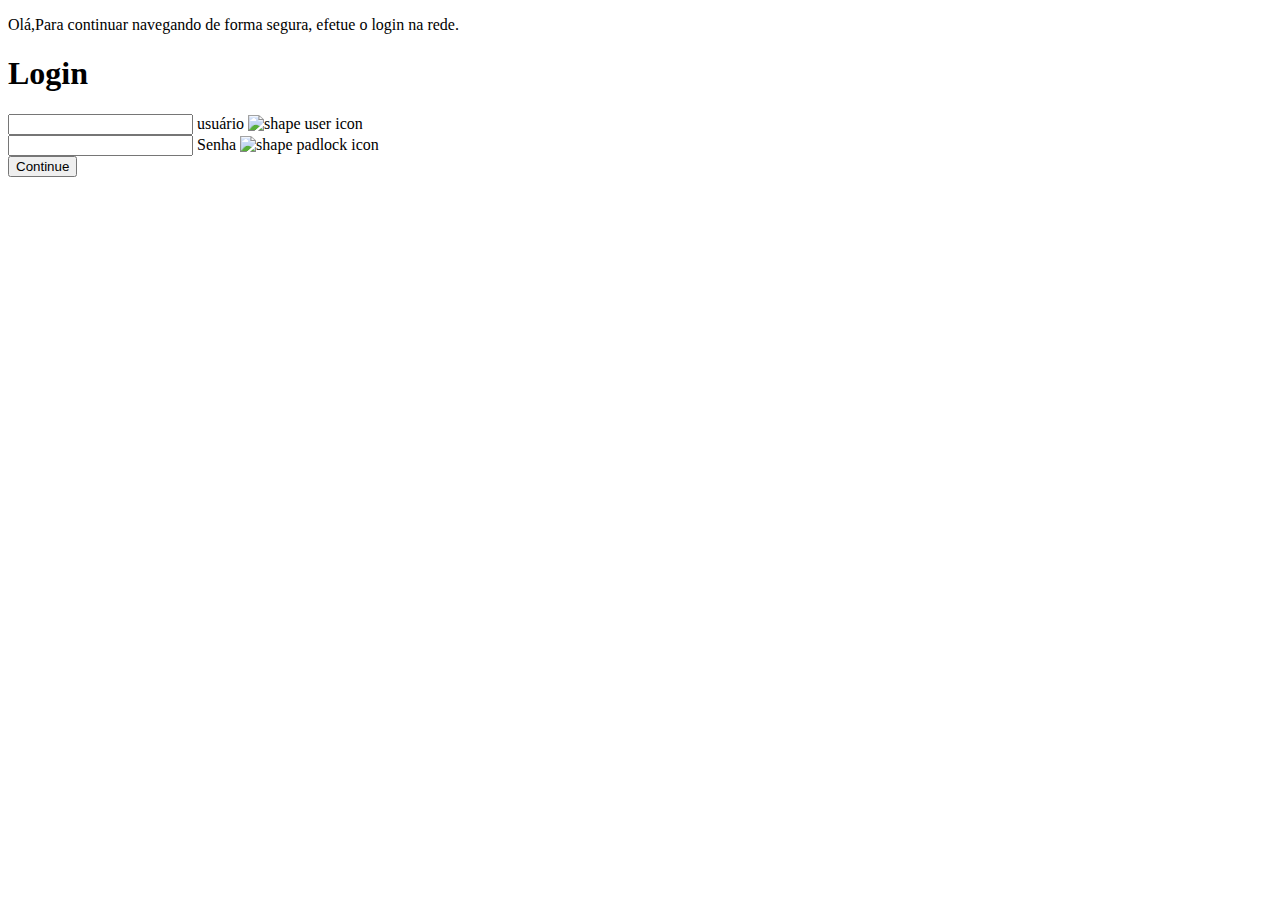
==== Projeto_Sprint_4(Keepalive)/index.html @ 2b3c4eb2 "Adicionando estrutura das páginas de login e login error" ====
<!DOCTYPE html>
<html lang="pt-br">
<head>
    <meta charset="UTF-8">
    <meta http-equiv="X-UA-Compatible" content="IE=edge">
    <meta name="viewport" content="width=device-width, initial-scale=1.0">
    <title>Keepalive - Login | Projeto 4</title>
</head>
<body>
    <main>

        <section class="card-validation">
            <p><span>Olá,</span>Para continuar navegando de forma segura, efetue o login na rede.</p>
            <div class="validation__container">
                <h1>Login</h1>
                <div class="validation__fields login">
                    <input class="input-login" id="login" required="" type="text" aria-description="User login account">
                    <label class="label-login" for="login">usuário</label>
                    <img class="" src="" alt="shape user icon">
                </div>
                <div class="validation__fields password">
                    <input class="input-password" id="password" required="" type="password" aria-description="User password account">
                    <label class="label-password" for="password">Senha</label>
                    <img class="" src="" alt="shape padlock icon">
                </div>
            </div>

            <button class="btn__style continue">Continue</button> 

        </section>

    </main>
</body>
</html>
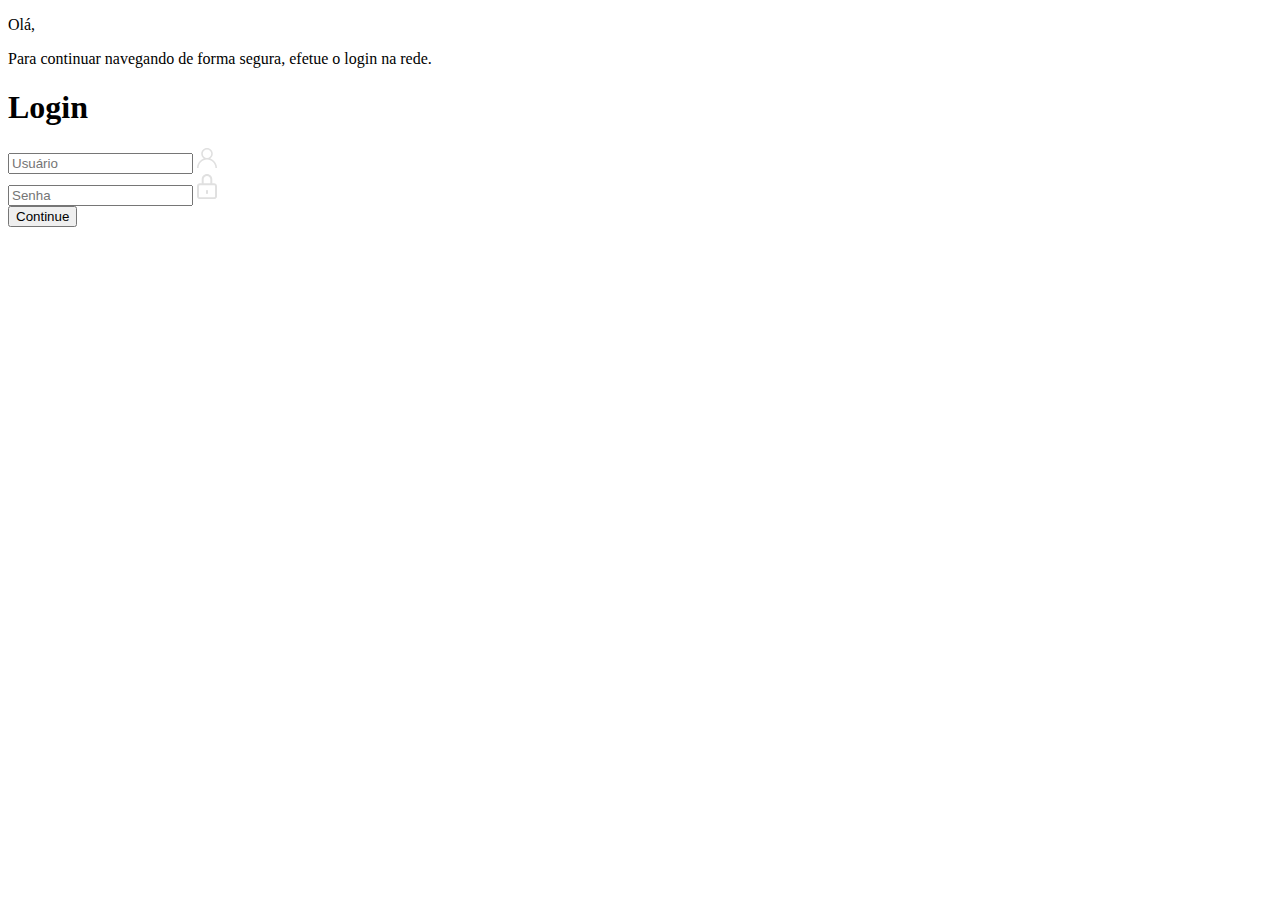
==== commit 55adbfaa: "Finalizado estrutura html index.html" ====
--- a/Projeto_Sprint_4(Keepalive)/index.html
+++ b/Projeto_Sprint_4(Keepalive)/index.html
@@ -4,24 +4,27 @@
     <meta charset="UTF-8">
     <meta http-equiv="X-UA-Compatible" content="IE=edge">
     <meta name="viewport" content="width=device-width, initial-scale=1.0">
+    <link rel="stylesheet" href="./assets/css/style.css">
     <title>Keepalive - Login | Projeto 4</title>
+    <script src="./assets/js/svg-inject.min.js"></script>
 </head>
 <body>
-    <main>
 
+    <main id="main-content">
         <section class="card-validation">
-            <p><span>Olá,</span>Para continuar navegando de forma segura, efetue o login na rede.</p>
+            <div class="validation__phrase">
+                <p class="principal-text">Olá,</p>
+                <p class="additional-text">Para continuar navegando de forma segura, efetue o login na rede.</p>
+            </div>
             <div class="validation__container">
-                <h1>Login</h1>
+                <h1 class="validation__container-title">Login</h1>
                 <div class="validation__fields login">
-                    <input class="input-login" id="login" required="" type="text" aria-description="User login account">
-                    <label class="label-login" for="login">usuário</label>
-                    <img class="" src="" alt="shape user icon">
+                    <input class="field__input input-login" id="inpt_login" placeholder="Usuário" required="" type="text" aria-description="User login account">
+                    <img class="field__input-icon user" src="./assets/icons/icon-user.svg" alt="shape user icon" onload="SVGInject(this)">
                 </div>
                 <div class="validation__fields password">
-                    <input class="input-password" id="password" required="" type="password" aria-description="User password account">
-                    <label class="label-password" for="password">Senha</label>
-                    <img class="" src="" alt="shape padlock icon">
+                    <input class="field__input input-password" id="password" placeholder="Senha" required="" type="password" aria-description="User password account">
+                    <img class="field__input-icon padlock" src="./assets/icons/icon-password.svg" alt="shape padlock icon" onload="SVGInject(this)">
                 </div>
             </div>
 
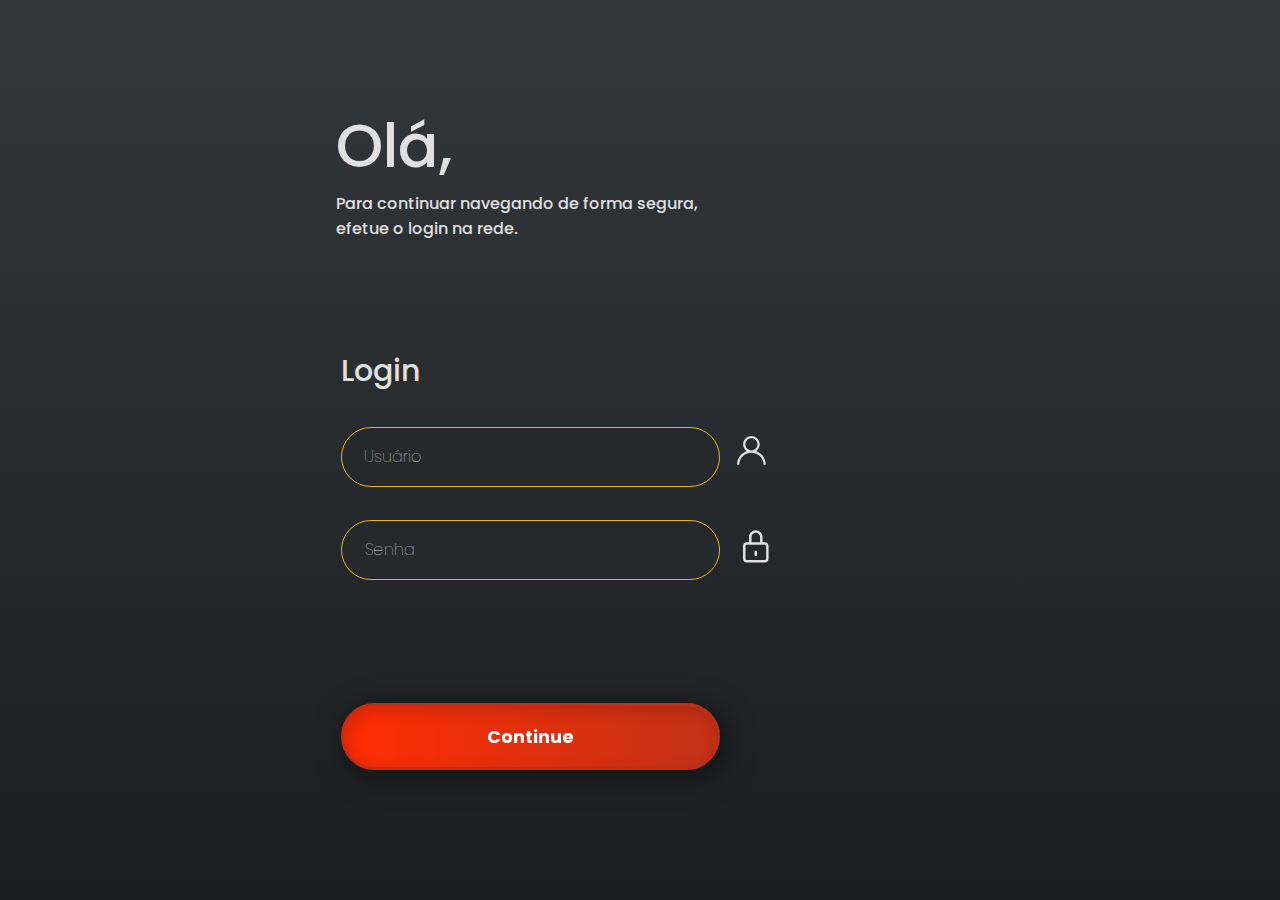
==== commit 6f15a410: "Alterando título das páginas" ====
--- a/Projeto_Sprint_4(Keepalive)/index.html
+++ b/Projeto_Sprint_4(Keepalive)/index.html
@@ -5,7 +5,7 @@
     <meta http-equiv="X-UA-Compatible" content="IE=edge">
     <meta name="viewport" content="width=device-width, initial-scale=1.0">
     <link rel="stylesheet" href="./assets/css/style.css">
-    <title>Keepalive - Login | Projeto 4</title>
+    <title>Compass - Login</title>
     <script src="./assets/js/svg-inject.min.js"></script>
 </head>
 <body>
--- a/Projeto_Sprint_4(Keepalive)/assets/css/style.css
+++ b/Projeto_Sprint_4(Keepalive)/assets/css/style.css
@@ -0,0 +1,238 @@
+@import url("https://fonts.googleapis.com/css2?family=Nunito:wght@300;400;600&family=Poppins:wght@100;300;600&display=swap");
+@import url("https://fonts.googleapis.com/css2?family=Nunito:wght@300;400;600&family=Poppins:wght@100;300;600&display=swap");
+@import url("https://fonts.googleapis.com/css2?family=Nunito:wght@300;400;600&family=Poppins:wght@100;300;600&display=swap");
+@import url("https://fonts.googleapis.com/css2?family=Nunito:wght@300;400;600&family=Poppins:wght@100;300;600&display=swap");
+@import url("https://fonts.googleapis.com/css2?family=Nunito:wght@300;400;600&family=Poppins:wght@100;300;600&display=swap");
+@import url("https://fonts.googleapis.com/css2?family=Nunito:wght@300;400;600&family=Poppins:wght@100;300;600&display=swap");
+@import url("https://fonts.googleapis.com/css2?family=Nunito:wght@300;400;600&family=Poppins:wght@100;300;600&display=swap");
+@import url("https://fonts.googleapis.com/css2?family=Nunito:wght@300;400;600&family=Poppins:wght@100;300;600&display=swap");
+@import url("https://fonts.googleapis.com/css2?family=Nunito:wght@300;400;600&family=Poppins:wght@100;300;600&display=swap");
+html, body, p {
+  margin: 0;
+  padding: 0;
+}
+
+input {
+  color: #E0E0E0;
+  background: transparent;
+  border: 0;
+}
+input:focus {
+  border: 0 none;
+  outline: 0;
+}
+
+.validation__fields :is(input:focus, input:valid) ~ svg {
+  transform: translateX(-4.2rem) scale(1);
+  padding: 3px;
+}
+
+body {
+  height: 100vh;
+  background: linear-gradient(180deg, #33383D 0%, #1C1D20 100%);
+  background-repeat: no-repeat;
+  background-size: contain;
+  color: #E0E0E0;
+}
+body #main-content {
+  background: url("../assets/imgs/logo-Compass.png");
+  background-position: right;
+  background-repeat: no-repeat;
+  background-size: contain;
+}
+
+html, body, p {
+  margin: 0;
+  padding: 0;
+}
+
+input {
+  color: #E0E0E0;
+  background: transparent;
+  border: 0;
+}
+input:focus {
+  border: 0 none;
+  outline: 0;
+}
+
+.validation__fields :is(input:focus, input:valid) ~ svg {
+  transform: translateX(-4.2rem) scale(1);
+  padding: 3px;
+}
+
+body {
+  height: 100vh;
+  background: linear-gradient(180deg, #33383D 0%, #1C1D20 100%);
+  background-repeat: no-repeat;
+  background-size: contain;
+  color: #E0E0E0;
+}
+body #main-content {
+  background: url("../assets/imgs/logo-Compass.png");
+  background-position: right;
+  background-repeat: no-repeat;
+  background-size: contain;
+}
+
+#main-content {
+  width: 100vw;
+  height: 100vh;
+}
+#main-content .card-validation {
+  display: flex;
+  flex-direction: column;
+  align-items: center;
+  justify-content: space-around;
+  width: 56.25rem;
+  height: 95vh;
+  margin-left: 5rem;
+}
+#main-content .card-validation .validation__phrase {
+  align-self: flex-start;
+  position: relative;
+  top: 2rem;
+  left: 16rem;
+}
+#main-content .card-validation .validation__phrase .principal-text {
+  font-family: "Poppins", sans-serif;
+  font-size: 3.75rem;
+  font-weight: 500;
+  color: #E0E0E0;
+}
+#main-content .card-validation .validation__phrase .additional-text {
+  font-family: "Poppins", sans-serif;
+  font-size: 1rem;
+  font-weight: 500;
+  color: #E0E0E0;
+  width: 24rem;
+}
+#main-content .card-validation .validation__container {
+  display: flex;
+  flex-direction: column;
+  align-items: stretch;
+  justify-content: center;
+}
+#main-content .card-validation .validation__container .validation__container-title {
+  font-family: "Poppins", sans-serif;
+  font-size: 1.875rem;
+  font-weight: 500;
+  color: #E0E0E0;
+  margin: 0;
+}
+#main-content .card-validation .validation__container .validation__fields {
+  box-sizing: border-box;
+  background: #26292C;
+  border: 1px solid #ffffff;
+  border-radius: 50px;
+  height: 3.75rem;
+  width: 23.6875rem;
+  display: flex;
+  flex-direction: row;
+  align-items: stretch;
+  justify-content: center;
+  margin-top: 2.0625rem;
+}
+#main-content .card-validation .validation__container .validation__fields .field__input {
+  width: 19rem;
+  font-size: 1rem;
+}
+#main-content .card-validation .validation__container .validation__fields .field__input::-moz-placeholder {
+  font-family: "Poppins", sans-serif;
+  font-size: 1rem;
+  font-weight: 100;
+  color: #E0E0E0;
+}
+#main-content .card-validation .validation__container .validation__fields .field__input:-ms-input-placeholder {
+  font-family: "Poppins", sans-serif;
+  font-size: 1rem;
+  font-weight: 100;
+  color: #E0E0E0;
+}
+#main-content .card-validation .validation__container .validation__fields .field__input::placeholder {
+  font-family: "Poppins", sans-serif;
+  font-size: 1rem;
+  font-weight: 100;
+  color: #E0E0E0;
+}
+#main-content .card-validation .validation__container .validation__fields .field__input-icon {
+  position: relative;
+  pointer-events: none;
+  transition: all 0.3s ease;
+}
+#main-content .card-validation .validation__container .validation__fields .user {
+  left: 4.2rem;
+  top: 0.5rem;
+  width: 1.8rem;
+  height: 1.8rem;
+}
+#main-content .card-validation .validation__container .validation__fields .padlock {
+  left: 4.5rem;
+  top: 0.1rem;
+  width: 1.6rem;
+  height: 3rem;
+}
+#main-content .card-validation .continue {
+  cursor: pointer;
+  position: relative;
+  bottom: 1rem;
+  font-family: "Poppins", sans-serif;
+  font-size: 1.125rem;
+  font-weight: 700;
+  color: #ffffff;
+  width: 23.6875rem;
+  height: 4.1875rem;
+  background: linear-gradient(90deg, #FF2D04 0%, #C13216 100%);
+  border: 0.1875rem solid #C12D18;
+  border-radius: 50px;
+  box-shadow: inset 5px 5px 15px rgba(0, 0, 0, 0.1490196078);
+  filter: drop-shadow(5px 5px 15px rgba(0, 0, 0, 0.5));
+}
+
+html, body, p {
+  margin: 0;
+  padding: 0;
+}
+
+input {
+  color: #E0E0E0;
+  background: transparent;
+  border: 0;
+}
+input:focus {
+  border: 0 none;
+  outline: 0;
+}
+
+.validation__fields :is(input:focus, input:valid) ~ svg {
+  transform: translateX(-4.2rem) scale(1);
+  padding: 3px;
+}
+
+body {
+  height: 100vh;
+  background: linear-gradient(180deg, #33383D 0%, #1C1D20 100%);
+  background-repeat: no-repeat;
+  background-size: contain;
+  color: #E0E0E0;
+}
+body #main-content {
+  background: url("../assets/imgs/logo-Compass.png");
+  background-position: right;
+  background-repeat: no-repeat;
+  background-size: contain;
+}
+
+#main-content .card-validation .validation__container .validation__fields {
+  border: 1px solid #E9B425;
+}
+
+.validation__mensage {
+  width: 17rem;
+  margin: 1.8rem auto;
+  text-align: center;
+  font-family: "Poppins", sans-serif;
+  font-size: 1rem;
+  font-weight: bold;
+  color: #E9B425;
+}/*# sourceMappingURL=style.css.map */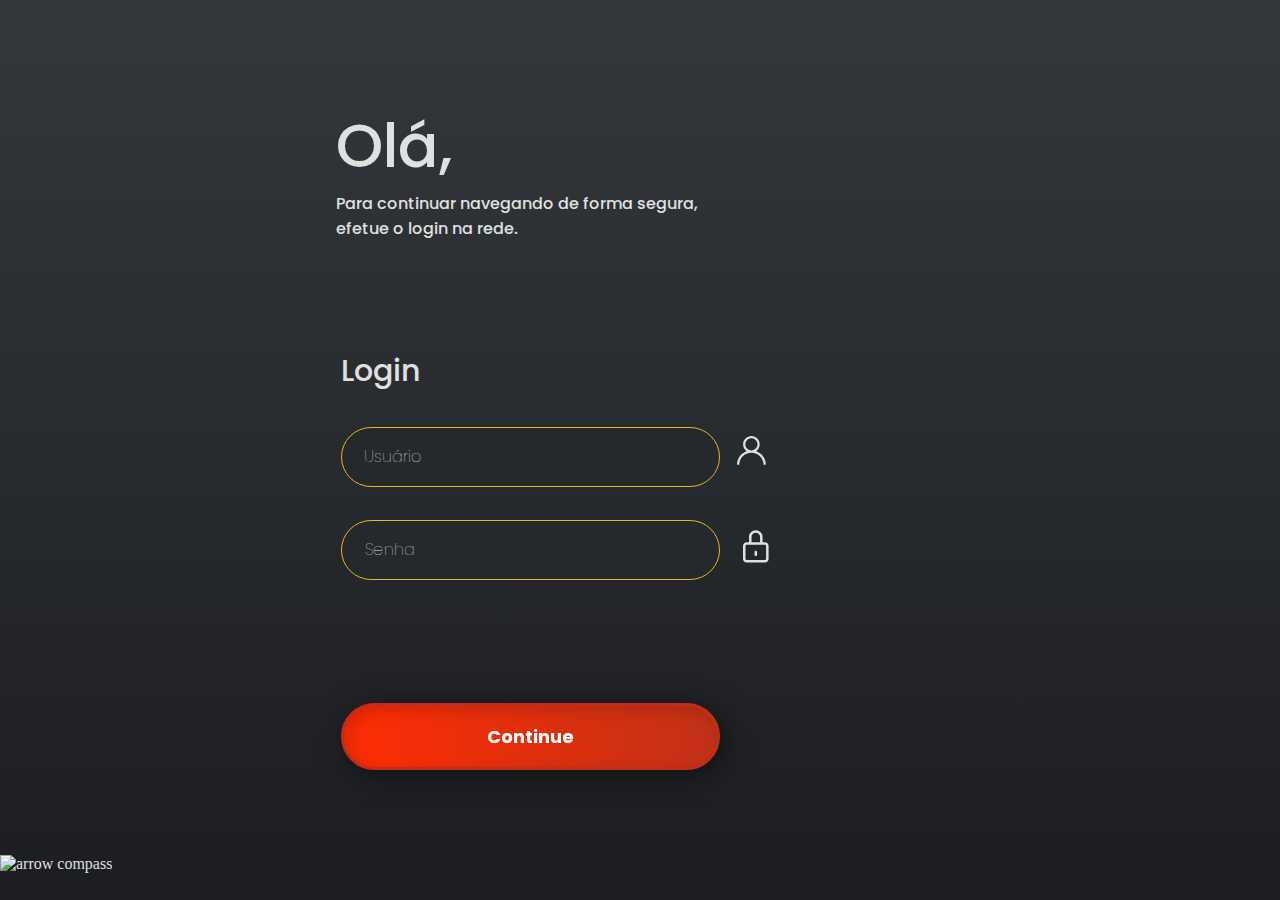
==== commit abb5c2a7: "Atualizando id input password e adicionando chamada das funções" ====
--- a/Projeto_Sprint_4(Keepalive)/index.html
+++ b/Projeto_Sprint_4(Keepalive)/index.html
@@ -23,15 +23,18 @@
                     <img class="field__input-icon user" src="./assets/icons/icon-user.svg" alt="shape user icon" onload="SVGInject(this)">
                 </div>
                 <div class="validation__fields password">
-                    <input class="field__input input-password" id="password" placeholder="Senha" required="" type="password" aria-description="User password account">
+                    <input class="field__input input-password" id="inpt-password" placeholder="Senha" required="" type="password" aria-description="User password account">
                     <img class="field__input-icon padlock" src="./assets/icons/icon-password.svg" alt="shape padlock icon" onload="SVGInject(this)">
                 </div>
             </div>
 
-            <button class="btn__style continue">Continue</button> 
+            <button class="btn__style continue" onclick="validateLogin()">Continue</button> 
 
         </section>
 
+        <div id="loading"><img src="./assets/icons/compass Arrow.png" alt="arrow compass" class="loading__icon"></div>
     </main>
+
+    <script src="./assets/js/login.js"></script>
 </body>
 </html>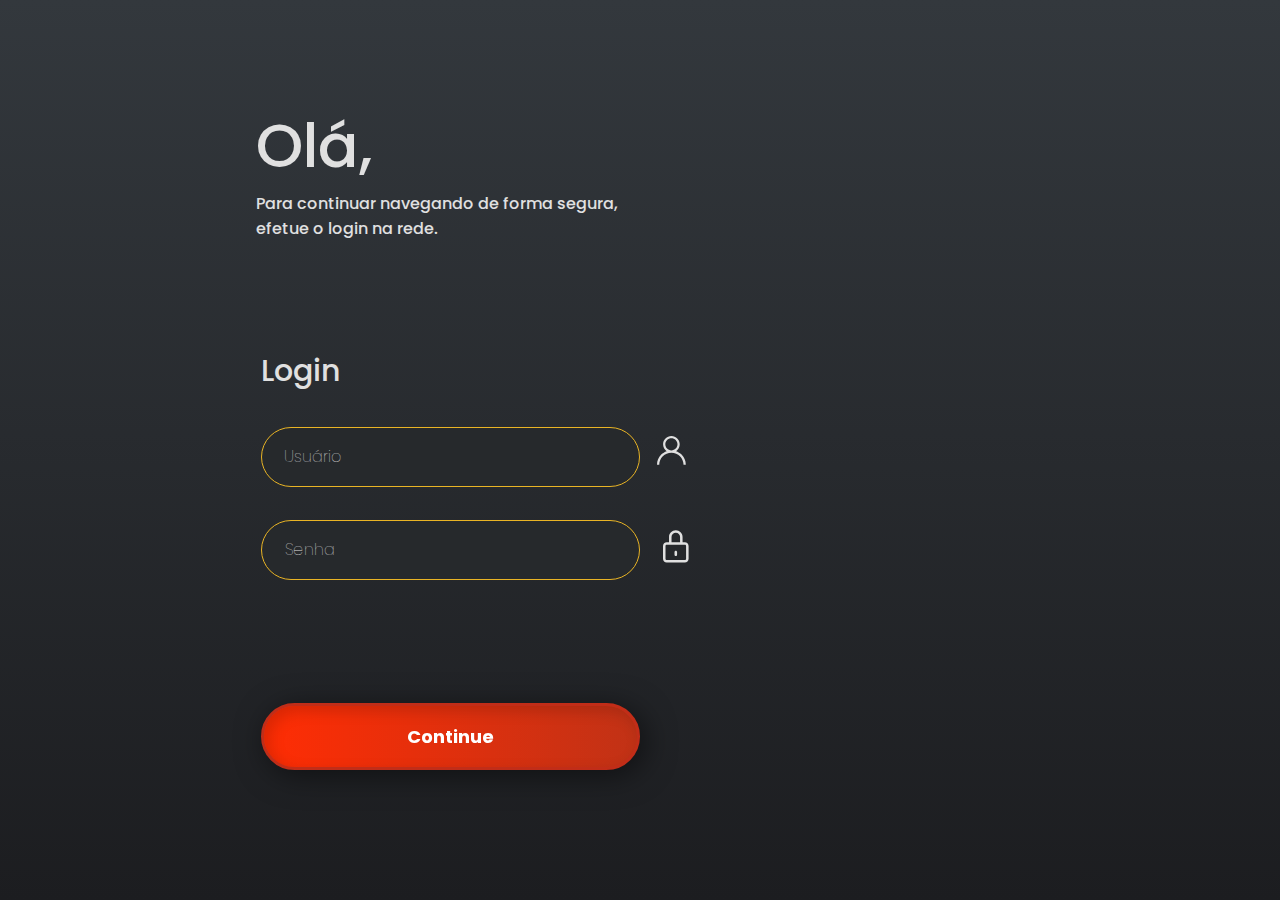
==== commit b420d059: "Estruturando e estilizando Home.html, adicionando imagem bola logo e ajustando funcionalidades" ====
--- a/Projeto_Sprint_4(Keepalive)/index.html
+++ b/Projeto_Sprint_4(Keepalive)/index.html
@@ -11,6 +11,7 @@
 <body>
 
     <main id="main-content">
+        <img class="side__background" src="../assets/imgs/bg-Compass-Notebook.svg" alt="imagem de um notebook semi aberto" onload="SVGInject(this)">
         <section class="card-validation">
             <div class="validation__phrase">
                 <p class="principal-text">Olá,</p>
--- a/Projeto_Sprint_4(Keepalive)/assets/css/style.css
+++ b/Projeto_Sprint_4(Keepalive)/assets/css/style.css
@@ -1,3 +1,6 @@
+@import url("https://fonts.googleapis.com/css2?family=Nunito:wght@300;400;600&family=Poppins:wght@100;300;600&display=swap");
+@import url("https://fonts.googleapis.com/css2?family=Nunito:wght@300;400;600&family=Poppins:wght@100;300;600&display=swap");
+@import url("https://fonts.googleapis.com/css2?family=Nunito:wght@300;400;600&family=Poppins:wght@100;300;600&display=swap");
 @import url("https://fonts.googleapis.com/css2?family=Nunito:wght@300;400;600&family=Poppins:wght@100;300;600&display=swap");
 @import url("https://fonts.googleapis.com/css2?family=Nunito:wght@300;400;600&family=Poppins:wght@100;300;600&display=swap");
 @import url("https://fonts.googleapis.com/css2?family=Nunito:wght@300;400;600&family=Poppins:wght@100;300;600&display=swap");
@@ -22,23 +25,26 @@
   outline: 0;
 }
 
+.generic__container {
+  display: flex;
+}
+
 .validation__fields :is(input:focus, input:valid) ~ svg {
   transform: translateX(-4.2rem) scale(1);
   padding: 3px;
 }
 
-body {
+#main-content {
   height: 100vh;
   background: linear-gradient(180deg, #33383D 0%, #1C1D20 100%);
   background-repeat: no-repeat;
   background-size: contain;
   color: #E0E0E0;
 }
-body #main-content {
-  background: url("../assets/imgs/logo-Compass.png");
-  background-position: right;
-  background-repeat: no-repeat;
-  background-size: contain;
+#main-content .side__background {
+  position: absolute;
+  right: 0;
+  width: 42rem;
 }
 
 html, body, p {
@@ -56,23 +62,26 @@
   outline: 0;
 }
 
+.generic__container {
+  display: flex;
+}
+
 .validation__fields :is(input:focus, input:valid) ~ svg {
   transform: translateX(-4.2rem) scale(1);
   padding: 3px;
 }
 
-body {
+#main-content {
   height: 100vh;
   background: linear-gradient(180deg, #33383D 0%, #1C1D20 100%);
   background-repeat: no-repeat;
   background-size: contain;
   color: #E0E0E0;
 }
-body #main-content {
-  background: url("../assets/imgs/logo-Compass.png");
-  background-position: right;
-  background-repeat: no-repeat;
-  background-size: contain;
+#main-content .side__background {
+  position: absolute;
+  right: 0;
+  width: 42rem;
 }
 
 #main-content {
@@ -86,7 +95,7 @@
   justify-content: space-around;
   width: 56.25rem;
   height: 95vh;
-  margin-left: 5rem;
+  margin-left: 0rem;
 }
 #main-content .card-validation .validation__phrase {
   align-self: flex-start;
@@ -204,23 +213,26 @@
   outline: 0;
 }
 
+.generic__container {
+  display: flex;
+}
+
 .validation__fields :is(input:focus, input:valid) ~ svg {
   transform: translateX(-4.2rem) scale(1);
   padding: 3px;
 }
 
-body {
+#main-content {
   height: 100vh;
   background: linear-gradient(180deg, #33383D 0%, #1C1D20 100%);
   background-repeat: no-repeat;
   background-size: contain;
   color: #E0E0E0;
 }
-body #main-content {
-  background: url("../assets/imgs/logo-Compass.png");
-  background-position: right;
-  background-repeat: no-repeat;
-  background-size: contain;
+#main-content .side__background {
+  position: absolute;
+  right: 0;
+  width: 42rem;
 }
 
 #main-content .card-validation .validation__container .validation__fields {
@@ -235,4 +247,121 @@
   font-size: 1rem;
   font-weight: bold;
   color: #E9B425;
+}
+
+.header__hour-date-weather {
+  display: flex;
+  flex-direction: row;
+  align-items: center;
+  justify-content: space-between;
+}
+
+#main__content-Home {
+  display: flex;
+  flex-direction: row;
+  align-items: center;
+  justify-content: flex-end;
+  width: 100vw;
+  height: 84vh;
+}
+#main__content-Home .content-Home__img-logo {
+  position: absolute;
+  left: 0;
+  width: 42rem;
+}
+#main__content-Home .our-mission {
+  display: flex;
+  flex-direction: column;
+  align-items: flex-end;
+  justify-content: normal;
+  margin-right: 3rem;
+}
+#main__content-Home .our-mission #text__ourMission {
+  font-family: "Poppins", sans-serif;
+  font-size: 1.95rem;
+  font-weight: bold;
+  color: #C12D18;
+  margin-bottom: 1rem;
+}
+#main__content-Home .our-mission .principal-text {
+  font-family: "Poppins", sans-serif;
+  font-size: 2.7rem;
+  font-weight: bold;
+  color: #C12D18;
+}
+#main__content-Home .our-mission .principal-text__traduction {
+  font-family: "Poppins", sans-serif;
+  font-size: 1.3rem;
+  font-weight: 500;
+  color: #222222;
+}
+
+.footer-nav {
+  display: flex;
+  flex-direction: row;
+  align-items: center;
+  justify-content: space-around;
+  background: linear-gradient(180deg, #33383D 0%, #1C1D20 100%);
+  height: 10.2vh;
+}
+.footer-nav .mensage {
+  width: 38rem;
+  border-right: 1px solid #ffffff;
+}
+.footer-nav .mensage .mensage__phase {
+  margin-right: 1rem;
+  font-family: "Poppins", sans-serif;
+  font-size: 0.75rem;
+  font-weight: 400;
+  color: #ffffff;
+}
+.footer-nav .alert-refresh {
+  width: 5rem;
+  text-align: right;
+}
+.footer-nav .alert-refresh, .footer-nav .container__timer .seconds {
+  font-family: "Poppins", sans-serif;
+  font-size: 0.675rem;
+  font-weight: 400;
+  color: #ffffff;
+}
+.footer-nav .container__timer {
+  display: flex;
+  flex-direction: column;
+  align-items: center;
+  justify-content: center;
+}
+.footer-nav .container__timer .timer {
+  font-family: "Poppins", sans-serif;
+  font-size: 2rem;
+  font-weight: 700;
+  color: #ffffff;
+}
+.footer-nav .btn__footer {
+  width: 8.125rem;
+  height: 4.8125rem;
+  border: none;
+  cursor: pointer;
+}
+
+#loading {
+  display: none;
+  position: absolute;
+  background: rgba(0, 0, 0, 0.644);
+  border-radius: 16px;
+  box-shadow: 0 4px 30px rgba(0, 0, 0, 0.1);
+  -webkit-backdrop-filter: blur(2.4px);
+          backdrop-filter: blur(2.4px);
+  top: 0;
+  width: 100vw;
+  height: 100vh;
+  z-index: 26;
+  align-items: center;
+  justify-content: center;
+}
+#loading .loading__icon {
+  width: 6rem;
+  filter: invert(100%);
+  -webkit-animation: loadingSpin 1.2s ease-in-out 0s infinite normal forwards;
+          animation: loadingSpin 1.2s ease-in-out 0s infinite normal forwards;
 }/*# sourceMappingURL=style.css.map */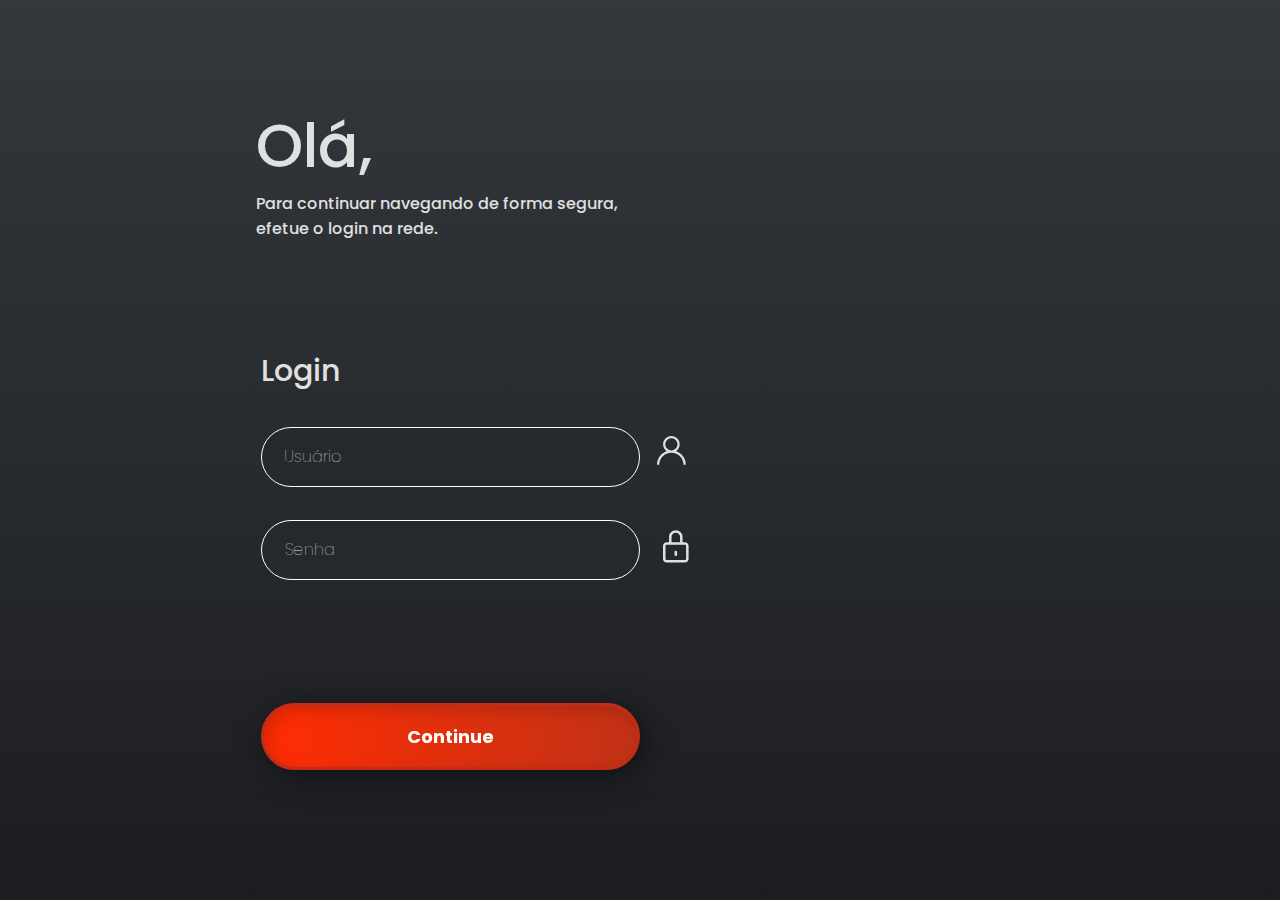
==== commit bc403647: "Adicionando as imagens exemplo e atualizando readme com as cores, screenshots e index" ====
--- a/Projeto_Sprint_4(Keepalive)/index.html
+++ b/Projeto_Sprint_4(Keepalive)/index.html
@@ -11,7 +11,7 @@
 <body>
 
     <main id="main-content">
-        <img class="side__background" src="../assets/imgs/bg-Compass-Notebook.svg" alt="imagem de um notebook semi aberto" onload="SVGInject(this)">
+        <!--<img class="side__background" src="./assets/imgs/bg-Compass-Notebook.svg" alt="imagem de um notebook semi aberto" onload="SVGInject(this)">-->
         <section class="card-validation">
             <div class="validation__phrase">
                 <p class="principal-text">Olá,</p>
--- a/Projeto_Sprint_4(Keepalive)/assets/css/style.css
+++ b/Projeto_Sprint_4(Keepalive)/assets/css/style.css
@@ -1,3 +1,6 @@
+@import url("https://fonts.googleapis.com/css2?family=Nunito:wght@300;400;600&family=Poppins:wght@100;300;600&display=swap");
+@import url("https://fonts.googleapis.com/css2?family=Nunito:wght@300;400;600&family=Poppins:wght@100;300;600&display=swap");
+@import url("https://fonts.googleapis.com/css2?family=Nunito:wght@300;400;600&family=Poppins:wght@100;300;600&display=swap");
 @import url("https://fonts.googleapis.com/css2?family=Nunito:wght@300;400;600&family=Poppins:wght@100;300;600&display=swap");
 @import url("https://fonts.googleapis.com/css2?family=Nunito:wght@300;400;600&family=Poppins:wght@100;300;600&display=swap");
 @import url("https://fonts.googleapis.com/css2?family=Nunito:wght@300;400;600&family=Poppins:wght@100;300;600&display=swap");
@@ -15,6 +18,11 @@
   padding: 0;
 }
 
+a {
+  text-decoration: none;
+  color: #C13216;
+}
+
 input {
   color: #E0E0E0;
   background: transparent;
@@ -27,6 +35,9 @@
 
 .generic__container {
   display: flex;
+  flex-direction: row;
+  align-items: center;
+  justify-content: normal;
 }
 
 .validation__fields :is(input:focus, input:valid) ~ svg {
@@ -34,6 +45,23 @@
   padding: 3px;
 }
 
+@-webkit-keyframes loadingSpin {
+  0% {
+    transform: rotate(0);
+  }
+  100% {
+    transform: rotate(360deg);
+  }
+}
+
+@keyframes loadingSpin {
+  0% {
+    transform: rotate(0);
+  }
+  100% {
+    transform: rotate(360deg);
+  }
+}
 #main-content {
   height: 100vh;
   background: linear-gradient(180deg, #33383D 0%, #1C1D20 100%);
@@ -52,6 +80,11 @@
   padding: 0;
 }
 
+a {
+  text-decoration: none;
+  color: #C13216;
+}
+
 input {
   color: #E0E0E0;
   background: transparent;
@@ -64,6 +97,9 @@
 
 .generic__container {
   display: flex;
+  flex-direction: row;
+  align-items: center;
+  justify-content: normal;
 }
 
 .validation__fields :is(input:focus, input:valid) ~ svg {
@@ -71,6 +107,14 @@
   padding: 3px;
 }
 
+@keyframes loadingSpin {
+  0% {
+    transform: rotate(0);
+  }
+  100% {
+    transform: rotate(360deg);
+  }
+}
 #main-content {
   height: 100vh;
   background: linear-gradient(180deg, #33383D 0%, #1C1D20 100%);
@@ -203,6 +247,11 @@
   padding: 0;
 }
 
+a {
+  text-decoration: none;
+  color: #C13216;
+}
+
 input {
   color: #E0E0E0;
   background: transparent;
@@ -215,6 +264,9 @@
 
 .generic__container {
   display: flex;
+  flex-direction: row;
+  align-items: center;
+  justify-content: normal;
 }
 
 .validation__fields :is(input:focus, input:valid) ~ svg {
@@ -222,6 +274,14 @@
   padding: 3px;
 }
 
+@keyframes loadingSpin {
+  0% {
+    transform: rotate(0);
+  }
+  100% {
+    transform: rotate(360deg);
+  }
+}
 #main-content {
   height: 100vh;
   background: linear-gradient(180deg, #33383D 0%, #1C1D20 100%);
@@ -235,7 +295,7 @@
   width: 42rem;
 }
 
-#main-content .card-validation .validation__container .validation__fields {
+#main-content .card-validation .validation__container .error {
   border: 1px solid #E9B425;
 }
 
@@ -255,6 +315,29 @@
   align-items: center;
   justify-content: space-between;
 }
+.header__hour-date-weather .logoCompassPreto {
+  position: relative;
+  bottom: 2.7rem;
+  left: 2rem;
+}
+.header__hour-date-weather .hour-FullDate {
+  text-align: center;
+}
+.header__hour-date-weather .hour-FullDate .header__hour {
+  font-family: "Poppins", sans-serif;
+  font-size: 6rem;
+  font-weight: 700;
+  color: #222222;
+}
+.header__hour-date-weather .hour-FullDate .header__fullDate {
+  font-family: "Poppins", sans-serif;
+  font-size: 0.8rem;
+  font-weight: 400;
+  color: #222222;
+  position: relative;
+  bottom: 2rem;
+  right: 0.3rem;
+}
 
 #main__content-Home {
   display: flex;
@@ -262,12 +345,16 @@
   align-items: center;
   justify-content: flex-end;
   width: 100vw;
-  height: 84vh;
+  height: calc(100vh - 15.1rem);
+  overflow: hidden;
 }
 #main__content-Home .content-Home__img-logo {
   position: absolute;
-  left: 0;
-  width: 42rem;
+  right: 68rem;
+  top: 10rem;
+  width: 35rem;
+  height: 37rem;
+  z-index: -1;
 }
 #main__content-Home .our-mission {
   display: flex;
@@ -305,7 +392,7 @@
   height: 10.2vh;
 }
 .footer-nav .mensage {
-  width: 38rem;
+  width: 37rem;
   border-right: 1px solid #ffffff;
 }
 .footer-nav .mensage .mensage__phase {
@@ -330,6 +417,8 @@
   flex-direction: column;
   align-items: center;
   justify-content: center;
+  margin-left: 2rem;
+  width: 3.5rem;
 }
 .footer-nav .container__timer .timer {
   font-family: "Poppins", sans-serif;
@@ -342,6 +431,24 @@
   height: 4.8125rem;
   border: none;
   cursor: pointer;
+  text-align: center;
+}
+.footer-nav #btns_container {
+  position: relative;
+  left: 5.3rem;
+}
+.footer-nav #btns_container .keepGoIn {
+  font-family: "Poppins", sans-serif;
+  font-size: 0.75rem;
+  font-weight: 400;
+  color: #C13216;
+}
+.footer-nav #btns_container .logout {
+  background-color: transparent;
+  font-family: "Poppins", sans-serif;
+  font-size: 0.75rem;
+  font-weight: 700;
+  color: #ffffff;
 }
 
 #loading {
